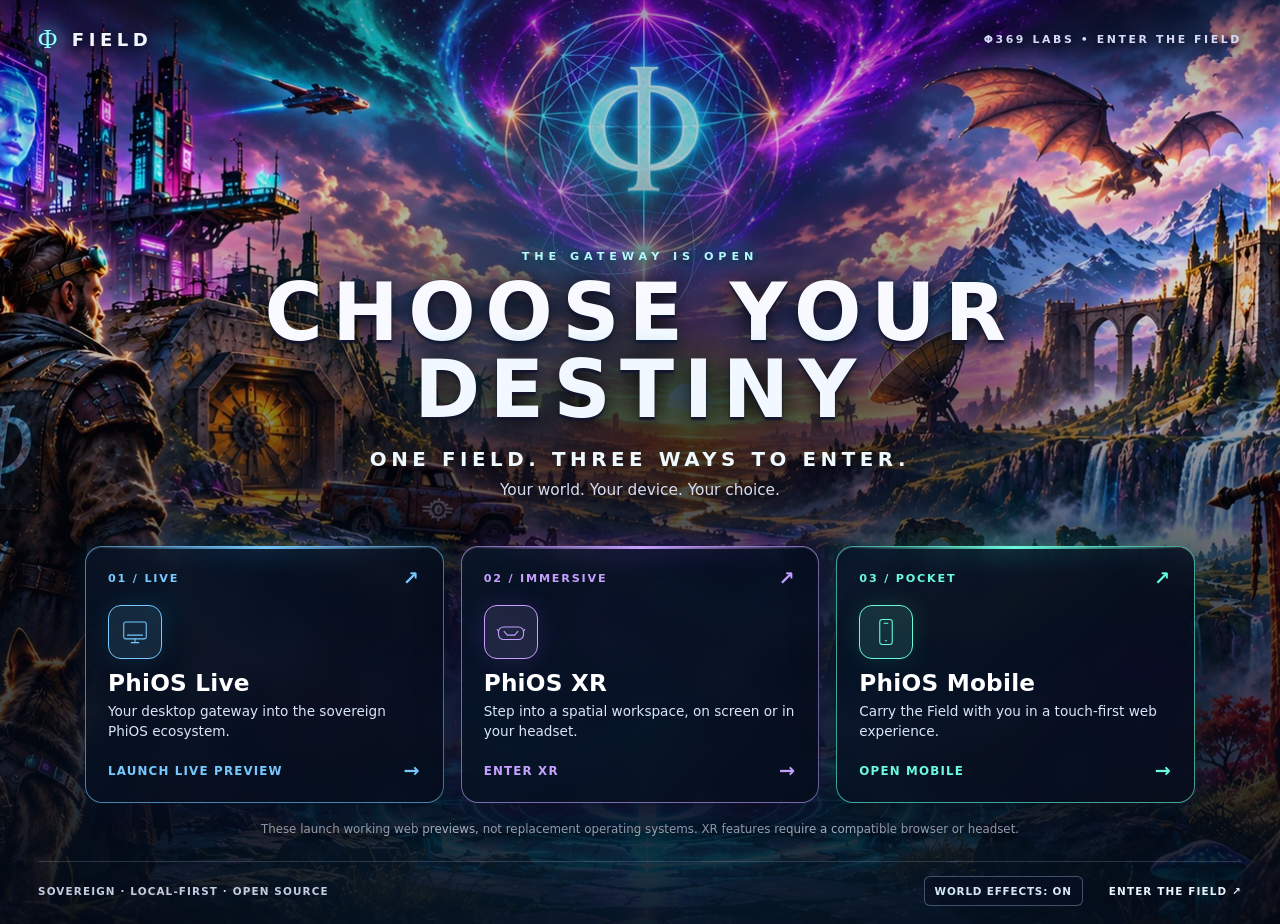
==== index.html @ ce2ce5e8 "feat(gateway): cinematic responsive destiny front door with offline release packaging" ====
<!doctype html>
<html lang="en">
<head>
  <meta charset="utf-8">
  <meta name="viewport" content="width=device-width,initial-scale=1,viewport-fit=cover">
  <meta name="theme-color" content="#080d1c">
  <meta name="description" content="Choose your destiny. Enter Φ Field through PhiOS Live, PhiOS XR, or PhiOS Mobile. One field. Three ways to enter.">
  <meta property="og:type" content="website">
  <meta property="og:title" content="Φ FIELD | Choose Your Destiny">
  <meta property="og:description" content="One field. Three ways to enter. Explore PhiOS Live, XR, and Mobile.">
  <meta property="og:url" content="https://phi-field.com/">
  <meta property="og:image" content="https://phi-field.com/phi-field-desktop-ui-ready.webp">
  <meta property="og:image:width" content="1672">
  <meta property="og:image:height" content="941">
  <meta name="color-scheme" content="dark">
  <link rel="canonical" href="https://phi-field.com/">
  <link rel="icon" type="image/svg+xml" href="favicon.svg">
  <link rel="manifest" href="site.webmanifest">
  <link rel="preload" as="image" href="phi-field-desktop-ui-ready.webp" media="(min-width: 721px)" fetchpriority="high">
  <link rel="preload" as="image" href="phi-field-mobile-full-world.webp" media="(max-width: 720px)" fetchpriority="high">
  <link rel="stylesheet" href="assets/styles.css">
  <script src="assets/app.js" defer></script>
  <title>Φ FIELD | Choose Your Destiny</title>
</head>
<body>
  <a class="skip-link" href="#destinies">Skip to destinations</a>
  <div class="gateway" id="top">
    <div class="world" aria-hidden="true">
      <div class="world__image"></div>
      <div class="world__veil"></div>
      <div class="world__aurora"></div>
      <div class="world__haze"></div>
      <div class="world__halo"></div>
      <div class="world__star world__star--one"></div>
      <div class="world__star world__star--two"></div>
      <div class="world__star world__star--three"></div>
      <div class="world__star world__star--four"></div>
      <div class="world__star world__star--five"></div>
    </div>

    <header class="masthead">
      <a class="brand" href="/" aria-label="Phi Field home"><span class="brand__mark" aria-hidden="true">Φ</span><span>FIELD</span></a>
      <span class="masthead__eyebrow">Φ369 LABS <span aria-hidden="true">•</span> ENTER THE FIELD</span>
    </header>

    <main class="main">
      <div class="intro">
        <p class="intro__eyebrow">THE GATEWAY IS OPEN</p>
        <h1>CHOOSE YOUR<br><span>DESTINY</span></h1>
        <p class="intro__subhead">ONE FIELD. THREE WAYS TO ENTER.</p>
        <p class="intro__caption">Your world. Your device. Your choice.</p>
      </div>

      <nav class="destinies" id="destinies" aria-label="Choose your PhiOS experience">
        <a class="destiny destiny--live" href="https://michaelwave369.github.io/PhiOS/" data-destination="live" aria-label="PhiOS Live: launch the browser preview">
          <span class="destiny__topline"><span class="destiny__code">01 / LIVE</span><span class="destiny__arrow" aria-hidden="true">↗</span></span>
          <span class="destiny__icon" aria-hidden="true"><svg viewBox="0 0 48 48"><rect x="6" y="8" width="36" height="27" rx="3"/><path d="M18 41h12M24 35v6M12 29h24"/></svg></span>
          <span class="destiny__title">PhiOS Live</span>
          <span class="destiny__desc">Your desktop gateway into the sovereign PhiOS ecosystem.</span>
          <span class="destiny__cta">LAUNCH LIVE PREVIEW <span aria-hidden="true">→</span></span>
        </a>
        <a class="destiny destiny--xr" href="https://michaelwave369.github.io/PhiOS-XR/" data-destination="xr" aria-label="PhiOS XR: enter the WebXR portal">
          <span class="destiny__topline"><span class="destiny__code">02 / IMMERSIVE</span><span class="destiny__arrow" aria-hidden="true">↗</span></span>
          <span class="destiny__icon" aria-hidden="true"><svg viewBox="0 0 48 48"><rect x="4" y="16" width="40" height="20" rx="8"/><path d="M4 23 2 20M44 23l2-3M13 23l5 6m17-6-5 6M18 29h12"/></svg></span>
          <span class="destiny__title">PhiOS XR</span>
          <span class="destiny__desc">Step into a spatial workspace, on screen or in your headset.</span>
          <span class="destiny__cta">ENTER XR <span aria-hidden="true">→</span></span>
        </a>
        <a class="destiny destiny--mobile" href="https://michaelwave369.github.io/PhiOS-Mobile/" data-destination="mobile" aria-label="PhiOS Mobile: open the touch-first browser shell">
          <span class="destiny__topline"><span class="destiny__code">03 / POCKET</span><span class="destiny__arrow" aria-hidden="true">↗</span></span>
          <span class="destiny__icon" aria-hidden="true"><svg viewBox="0 0 48 48"><rect x="14" y="4" width="20" height="40" rx="4"/><path d="M21 10h6m-4 28h2"/></svg></span>
          <span class="destiny__title">PhiOS Mobile</span>
          <span class="destiny__desc">Carry the Field with you in a touch-first web experience.</span>
          <span class="destiny__cta">OPEN MOBILE <span aria-hidden="true">→</span></span>
        </a>
      </nav>
      <p class="boundary">These launch working web previews, not replacement operating systems. XR features require a compatible browser or headset.</p>
    </main>

    <footer class="footer">
      <span>SOVEREIGN <span aria-hidden="true">·</span> LOCAL-FIRST <span aria-hidden="true">·</span> OPEN SOURCE</span>
      <div class="footer__right">
        <button class="motion-toggle" type="button" aria-pressed="true" aria-label="Turn off background animation">WORLD EFFECTS: ON</button>
        <a href="https://www.enterthefield.org/">ENTER THE FIELD <span aria-hidden="true">↗</span></a>
      </div>
    </footer>
  </div>
</body>
</html>
---- assets/styles.css ----
:root{color-scheme:dark;--deep:#070a15;--text:#f4f6ff;--muted:#d2ddf4;--blue:#60deff;--violet:#d1a0ff;--mint:#65f5cf}
*{box-sizing:border-box}html{min-height:100%;scroll-behavior:smooth}body{margin:0;background:#060915;color:var(--text);font-family:system-ui,-apple-system,"Segoe UI",Arial,sans-serif;-webkit-font-smoothing:antialiased}a{color:inherit}button{font:inherit}.skip-link{position:fixed;top:12px;left:12px;z-index:1000;padding:.8rem 1rem;background:#fff;color:#111;transform:translateY(-160%)}.skip-link:focus{transform:translateY(0)}
.gateway{position:relative;isolation:isolate;min-height:100vh;min-height:100svh;display:flex;flex-direction:column;overflow:hidden;background:#071020}
.world{position:absolute;z-index:-1;inset:0;pointer-events:none;overflow:hidden;user-select:none}.world__image{position:absolute;inset:0;background-image:url('../phi-field-desktop-ui-ready.webp');background-position:50% 50%;background-size:cover;transform:scale(1.022);animation:world-breathe 32s ease-in-out infinite alternate}.world__veil{position:absolute;inset:0;background:linear-gradient(180deg,rgba(4,7,19,.42) 0%,rgba(5,9,21,.03) 17%,rgba(7,8,20,.14) 37%,rgba(4,7,17,.52) 64%,rgba(3,6,17,.94) 100%),radial-gradient(ellipse 44% 35% at 50% 39%,rgba(2,5,18,.69),transparent 88%)}.world__aurora{position:absolute;inset:-5%;mix-blend-mode:screen;background:radial-gradient(ellipse 34% 24% at 48% 7%,rgba(135,45,238,.22),transparent 80%),radial-gradient(ellipse 32% 25% at 43% 28%,rgba(17,213,239,.13),transparent 80%);animation:aurora-drift 19s ease-in-out infinite alternate}.world__haze{position:absolute;inset:62% -20% -20%;background:radial-gradient(ellipse at 50% 48%,rgba(38,194,255,.12),transparent 64%);filter:blur(24px);animation:world-breathe 17s ease-in-out infinite alternate}.world__halo{position:absolute;left:50%;top:10%;width:clamp(160px,20vw,325px);aspect-ratio:1;background:url('../phi-field-animated-halo.svg') center/contain no-repeat;transform:translateX(-50%);opacity:.55;mix-blend-mode:screen}.world__star{position:absolute;width:3px;height:3px;border-radius:50%;background:#adfaff;box-shadow:0 0 12px 3px #32d1ffc0;opacity:0;animation:spark-float 9s ease-in-out infinite}.world__star--one{left:14%;top:28%;animation-delay:-2s}.world__star--two{left:74%;top:12%;animation-delay:-5s}.world__star--three{left:58%;top:55%;animation-delay:-7s}.world__star--four{left:85%;top:44%;animation-delay:-1s}.world__star--five{left:32%;top:60%;animation-delay:-4s}
.masthead,.footer{display:flex;align-items:center;justify-content:space-between;gap:20px;width:min(1360px,calc(100% - 76px));margin:0 auto}.masthead{padding:26px 0 0;position:relative;z-index:2}.brand{display:inline-flex;align-items:center;gap:10px;text-decoration:none;font-size:1.13rem;font-weight:850;letter-spacing:.25em;text-shadow:0 2px 12px #05050b}.brand__mark{font-family:Georgia,serif;color:#8bffff;font-size:1.65rem;line-height:1;font-weight:400;filter:drop-shadow(0 0 10px #45e9ff)}.masthead__eyebrow{font-size:.68rem;color:#d5dafa;letter-spacing:.24em;font-weight:700;text-shadow:0 2px 12px #000}
.main{width:min(1110px,calc(100% - 56px));margin:0 auto;flex:1;display:flex;flex-direction:column;justify-content:flex-end;position:relative;z-index:2;padding:clamp(180px,22vh,270px) 0 22px}.intro{text-align:center;margin:0 auto clamp(35px,5.2vh,64px)}.intro__eyebrow{font-size:clamp(.7rem,.83vw,.89rem);letter-spacing:.44em;font-weight:800;color:#b6fbff;text-shadow:0 0 20px #0af4ff,0 2px 10px #000;margin:0 0 12px}.intro h1{font-size:clamp(3rem,6.2vw,6.4rem);line-height:.96;letter-spacing:.12em;font-weight:900;margin:0;color:#f9faff;text-shadow:0 3px 2px #13152d,0 4px 24px #000,0 0 68px #07cffc44}.intro h1 span{color:#f2f8ff;text-shadow:0 3px 2px #13152d,0 4px 24px #000,0 0 55px #13cbff66}.intro__subhead{font-size:clamp(.86rem,1.55vw,1.3rem);letter-spacing:.23em;font-weight:800;margin:20px 0 0;color:#effaff;text-shadow:0 2px 20px #000}.intro__caption{font-size:clamp(.8rem,1.2vw,1rem);color:#d8ddf1;margin:10px 0 0;text-shadow:0 2px 12px #000}
.destinies{display:grid;grid-template-columns:repeat(3,minmax(0,1fr));gap:17px}.destiny{--accent:#77c9ff;--glow:#1f99e2;position:relative;min-width:0;min-height:254px;padding:20px 22px 20px;border:1px solid color-mix(in srgb,var(--accent) 62%,transparent);border-radius:17px;display:flex;flex-direction:column;align-items:flex-start;gap:0;text-decoration:none;background:linear-gradient(135deg,rgba(7,21,40,.81),rgba(6,12,28,.87) 78%);box-shadow:0 18px 40px #050313b8,inset 0 1px #ffffff20,0 0 30px color-mix(in srgb,var(--glow) 20%,transparent);backdrop-filter:blur(14px) saturate(1.25);-webkit-backdrop-filter:blur(14px) saturate(1.25);transition:transform .2s ease,border-color .2s ease,box-shadow .2s ease}.destiny:before{content:"";height:3px;position:absolute;inset:-1px 14px auto;background:linear-gradient(90deg,transparent,var(--accent),transparent);filter:drop-shadow(0 0 12px var(--glow))}.destiny--xr{--accent:#c6a0ff;--glow:#9b45fa}.destiny--mobile{--accent:#6afadd;--glow:#24dbaa}.destiny:hover,.destiny:focus-visible{transform:translateY(-8px);border-color:var(--accent);box-shadow:0 24px 44px #000c,0 0 28px color-mix(in srgb,var(--glow) 43%,transparent),inset 0 1px #ffffff29}.destiny__topline{display:flex;align-items:center;justify-content:space-between;width:100%;font-size:.7rem;letter-spacing:.16em;color:var(--accent);font-weight:800}.destiny__arrow{font-size:1.2rem}.destiny__icon{display:grid;place-items:center;width:54px;height:54px;border:1px solid var(--accent);border-radius:13px;margin:15px 0 10px;color:var(--accent);background:color-mix(in srgb,var(--accent) 12%,transparent);box-shadow:0 0 25px color-mix(in srgb,var(--glow) 16%,transparent)}.destiny__icon svg{width:30px;height:30px;fill:none;stroke:currentColor;stroke-width:1.7;stroke-linecap:round;stroke-linejoin:round}.destiny__title{font-size:1.45rem;font-weight:850;letter-spacing:.01em;color:#fff}.destiny__desc{font-size:.85rem;color:#d9e6fb;line-height:1.5;margin:5px 0 18px}.destiny__cta{font-size:.74rem;font-weight:850;letter-spacing:.1em;color:var(--accent);margin-top:auto;display:flex;justify-content:space-between;align-items:center;width:100%;gap:6px}.destiny__cta span{font-size:1.2rem}.boundary{max-width:830px;text-align:center;font-size:.74rem;line-height:1.55;color:#c4cde2;text-shadow:0 1px 8px #000;margin:17px auto 0}
.footer{border-top:1px solid #b8b9dd38;min-height:62px;padding:14px 0 18px;margin-top:auto;position:relative;z-index:2;font-size:.65rem;font-weight:700;letter-spacing:.11em;color:#c3cce2}.footer__right{display:flex;align-items:center;gap:26px}.footer__right a{text-decoration:none;color:#e8f5ff}.footer__right a:hover{text-decoration:underline;text-underline-offset:4px}.motion-toggle{padding:8px 10px;background:#070f22aa;border:1px solid #b4cdf958;color:#d5e8fa;border-radius:6px;font-size:.65rem;font-weight:800;letter-spacing:.08em;cursor:pointer}.motion-toggle:hover{border-color:#83ebff}
:focus-visible{outline:3px solid #ffef9d;outline-offset:5px}
@keyframes world-breathe{to{transform:scale(1.065)}}@keyframes aurora-drift{to{transform:translate3d(2%,-1%,0) scale(1.05);filter:hue-rotate(11deg)}}@keyframes spark-float{0%,100%{opacity:0;transform:translateY(9px)}30%,62%{opacity:.77}80%{transform:translateY(-20px)}}
html[data-motion="off"] .world__image,html[data-motion="off"] .world__aurora,html[data-motion="off"] .world__haze,html[data-motion="off"] .world__star{animation:none!important}html[data-motion="off"] .world__halo{display:none}html[data-motion="off"] .destiny{transition:none}html[data-motion="off"] .destiny:hover,html[data-motion="off"] .destiny:focus-visible{transform:none}
@media(min-width:1400px){.main{padding-top:clamp(220px,25vh,350px)}.intro{margin-bottom:clamp(35px,5vh,58px)}}
@media(max-width:900px){.destiny{min-height:245px;padding:16px}.destiny__title{font-size:1.3rem}.destiny__desc{font-size:.81rem}.main{width:min(960px,calc(100% - 40px))}.masthead,.footer{width:calc(100% - 40px)}}
@media(max-width:720px){.gateway{min-height:100svh}.world__image{background-image:url('../phi-field-mobile-full-world.webp');background-size:cover;background-position:center top;transform:none;animation:none}.world__veil{background:linear-gradient(180deg,rgba(4,6,20,.38) 0%,rgba(4,6,20,.1) 24%,rgba(4,7,18,.34) 41%,rgba(4,7,18,.8) 57%,#050916ed 100%)}.world__halo{top:7%;width:40vw;opacity:.28}.masthead{padding-top:19px}.brand{font-size:.95rem}.masthead__eyebrow{font-size:.53rem;letter-spacing:.12em;text-align:right}.main{padding-top:clamp(340px,45svh,740px);width:calc(100% - 32px)}.intro{margin-bottom:23px}.intro__eyebrow{font-size:.62rem;letter-spacing:.23em}.intro h1{font-size:clamp(2.5rem,9vw,4.2rem);letter-spacing:.075em}.intro__subhead{margin-top:11px;font-size:.76rem;letter-spacing:.1em}.intro__caption{font-size:.78rem;margin-top:6px}.destinies{grid-template-columns:1fr;gap:10px}.destiny{min-height:0;padding:13px 16px 12px;border-radius:13px;display:grid;grid-template-columns:50px 1fr;grid-template-rows:auto auto auto;column-gap:13px;align-items:center}.destiny__topline{grid-column:1/-1;font-size:.58rem;margin-bottom:4px}.destiny__icon{grid-row:2/4;grid-column:1;width:48px;height:48px;margin:0}.destiny__title{grid-row:2;grid-column:2;font-size:1.16rem}.destiny__desc{grid-row:3;grid-column:2;font-size:.76rem;line-height:1.35;margin:3px 0 0}.destiny__cta{grid-row:4;grid-column:2;margin-top:9px;font-size:.65rem}.boundary{font-size:.67rem;margin:16px 9px 0}.footer{padding:20px 0;flex-wrap:wrap;justify-content:center;text-align:center;gap:12px;letter-spacing:.065em}.footer__right{gap:12px;justify-content:center;flex-wrap:wrap}}
@media(max-width:360px){.brand{letter-spacing:.1em}.masthead__eyebrow{font-size:.47rem}.intro h1{font-size:2.38rem}}
@media(prefers-reduced-motion:reduce){html{scroll-behavior:auto}.world__image,.world__aurora,.world__haze,.world__star{animation:none!important}.world__halo{display:none}.destiny{transition:none!important}.destiny:hover,.destiny:focus-visible{transform:none!important}}
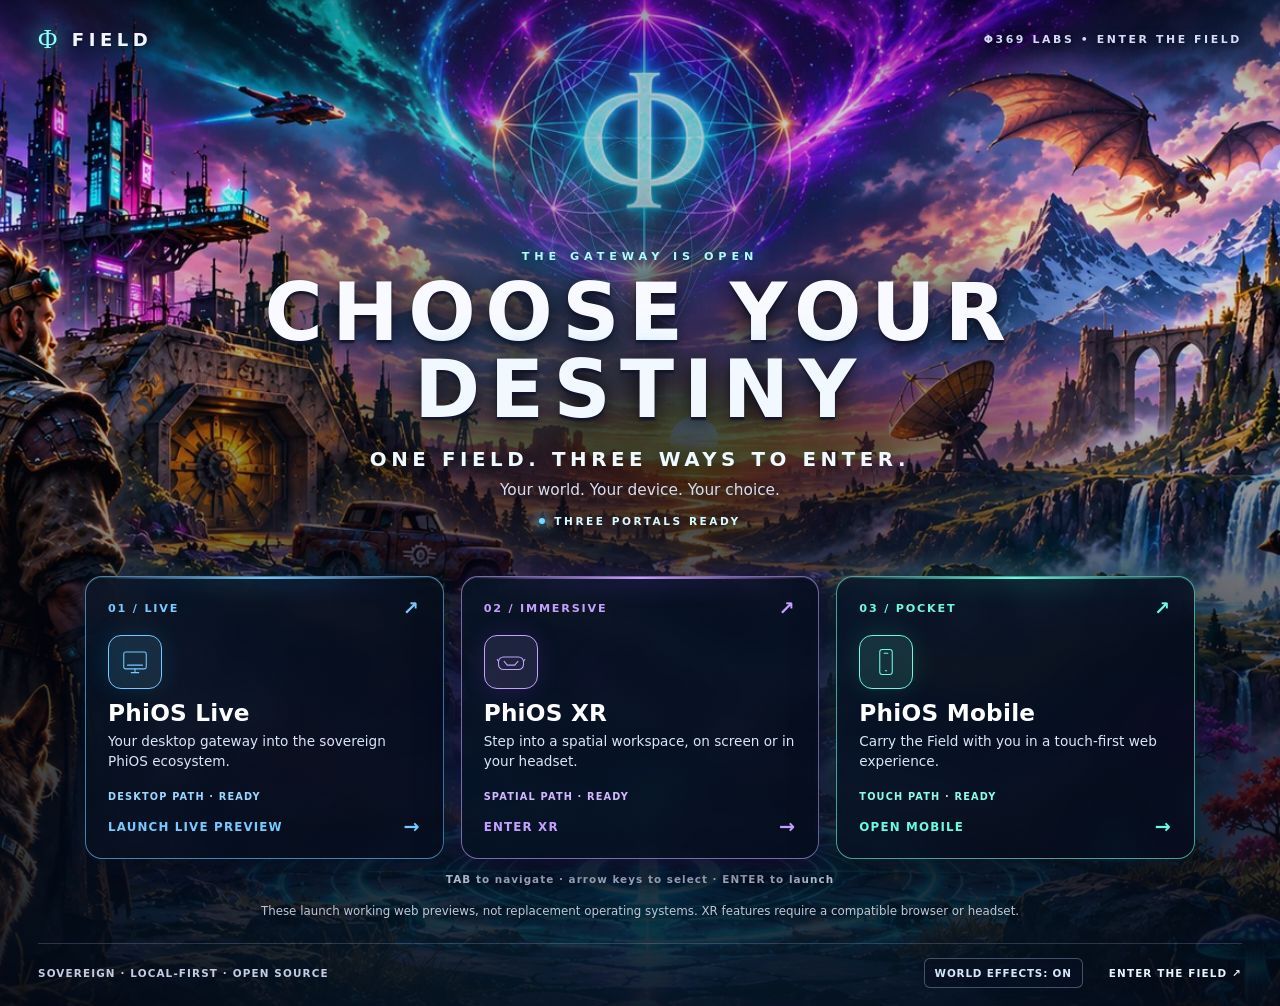
==== commit 5a540024: "Φ Field Rung 2: living portals and GitHub Pages preview gate" ====
--- a/index.html
+++ b/index.html
@@ -31,6 +31,10 @@
       <div class="world__aurora"></div>
       <div class="world__haze"></div>
       <div class="world__halo"></div>
+      <div class="world__reactive"></div>
+      <div class="world__signal world__signal--one"></div>
+      <div class="world__signal world__signal--two"></div>
+      <div class="world__signal world__signal--three"></div>
       <div class="world__star world__star--one"></div>
       <div class="world__star world__star--two"></div>
       <div class="world__star world__star--three"></div>
@@ -39,8 +43,9 @@
     </div>
 
     <header class="masthead">
-      <a class="brand" href="/" aria-label="Phi Field home"><span class="brand__mark" aria-hidden="true">Φ</span><span>FIELD</span></a>
+      <a class="brand" href="./" aria-label="Phi Field home"><span class="brand__mark" aria-hidden="true">Φ</span><span>FIELD</span></a>
       <span class="masthead__eyebrow">Φ369 LABS <span aria-hidden="true">•</span> ENTER THE FIELD</span>
+      <span class="preview-ribbon">GITHUB PAGES · PREVIEW</span>
     </header>
 
     <main class="main">
@@ -49,6 +54,7 @@
         <h1>CHOOSE YOUR<br><span>DESTINY</span></h1>
         <p class="intro__subhead">ONE FIELD. THREE WAYS TO ENTER.</p>
         <p class="intro__caption">Your world. Your device. Your choice.</p>
+        <p class="intro__selection" aria-hidden="true"><span class="intro__selection-dot"></span><span class="intro__selection-text">THREE PORTALS READY</span></p>
       </div>
 
       <nav class="destinies" id="destinies" aria-label="Choose your PhiOS experience">
@@ -57,6 +63,7 @@
           <span class="destiny__icon" aria-hidden="true"><svg viewBox="0 0 48 48"><rect x="6" y="8" width="36" height="27" rx="3"/><path d="M18 41h12M24 35v6M12 29h24"/></svg></span>
           <span class="destiny__title">PhiOS Live</span>
           <span class="destiny__desc">Your desktop gateway into the sovereign PhiOS ecosystem.</span>
+          <span class="destiny__signal" aria-hidden="true">DESKTOP PATH · READY</span>
           <span class="destiny__cta">LAUNCH LIVE PREVIEW <span aria-hidden="true">→</span></span>
         </a>
         <a class="destiny destiny--xr" href="https://michaelwave369.github.io/PhiOS-XR/" data-destination="xr" aria-label="PhiOS XR: enter the WebXR portal">
@@ -64,6 +71,7 @@
           <span class="destiny__icon" aria-hidden="true"><svg viewBox="0 0 48 48"><rect x="4" y="16" width="40" height="20" rx="8"/><path d="M4 23 2 20M44 23l2-3M13 23l5 6m17-6-5 6M18 29h12"/></svg></span>
           <span class="destiny__title">PhiOS XR</span>
           <span class="destiny__desc">Step into a spatial workspace, on screen or in your headset.</span>
+          <span class="destiny__signal" aria-hidden="true">SPATIAL PATH · READY</span>
           <span class="destiny__cta">ENTER XR <span aria-hidden="true">→</span></span>
         </a>
         <a class="destiny destiny--mobile" href="https://michaelwave369.github.io/PhiOS-Mobile/" data-destination="mobile" aria-label="PhiOS Mobile: open the touch-first browser shell">
@@ -71,11 +79,20 @@
           <span class="destiny__icon" aria-hidden="true"><svg viewBox="0 0 48 48"><rect x="14" y="4" width="20" height="40" rx="4"/><path d="M21 10h6m-4 28h2"/></svg></span>
           <span class="destiny__title">PhiOS Mobile</span>
           <span class="destiny__desc">Carry the Field with you in a touch-first web experience.</span>
+          <span class="destiny__signal" aria-hidden="true">TOUCH PATH · READY</span>
           <span class="destiny__cta">OPEN MOBILE <span aria-hidden="true">→</span></span>
         </a>
       </nav>
+      <p class="nav-hint">TAB to navigate <span aria-hidden="true">·</span> arrow keys to select <span aria-hidden="true">·</span> ENTER to launch</p>
       <p class="boundary">These launch working web previews, not replacement operating systems. XR features require a compatible browser or headset.</p>
     </main>
+
+    <div class="portal-transition" hidden role="status" aria-live="polite" aria-atomic="true">
+      <span class="portal-transition__ring" aria-hidden="true">Φ</span>
+      <span class="portal-transition__eyebrow">ENTERING THE FIELD</span>
+      <strong class="portal-transition__name">PhiOS</strong>
+      <span class="portal-transition__note">Opening the selected web experience…</span>
+    </div>
 
     <footer class="footer">
       <span>SOVEREIGN <span aria-hidden="true">·</span> LOCAL-FIRST <span aria-hidden="true">·</span> OPEN SOURCE</span>
--- a/assets/styles.css
+++ b/assets/styles.css
@@ -14,3 +14,47 @@
 @media(max-width:720px){.gateway{min-height:100svh}.world__image{background-image:url('../phi-field-mobile-full-world.webp');background-size:cover;background-position:center top;transform:none;animation:none}.world__veil{background:linear-gradient(180deg,rgba(4,6,20,.38) 0%,rgba(4,6,20,.1) 24%,rgba(4,7,18,.34) 41%,rgba(4,7,18,.8) 57%,#050916ed 100%)}.world__halo{top:7%;width:40vw;opacity:.28}.masthead{padding-top:19px}.brand{font-size:.95rem}.masthead__eyebrow{font-size:.53rem;letter-spacing:.12em;text-align:right}.main{padding-top:clamp(340px,45svh,740px);width:calc(100% - 32px)}.intro{margin-bottom:23px}.intro__eyebrow{font-size:.62rem;letter-spacing:.23em}.intro h1{font-size:clamp(2.5rem,9vw,4.2rem);letter-spacing:.075em}.intro__subhead{margin-top:11px;font-size:.76rem;letter-spacing:.1em}.intro__caption{font-size:.78rem;margin-top:6px}.destinies{grid-template-columns:1fr;gap:10px}.destiny{min-height:0;padding:13px 16px 12px;border-radius:13px;display:grid;grid-template-columns:50px 1fr;grid-template-rows:auto auto auto;column-gap:13px;align-items:center}.destiny__topline{grid-column:1/-1;font-size:.58rem;margin-bottom:4px}.destiny__icon{grid-row:2/4;grid-column:1;width:48px;height:48px;margin:0}.destiny__title{grid-row:2;grid-column:2;font-size:1.16rem}.destiny__desc{grid-row:3;grid-column:2;font-size:.76rem;line-height:1.35;margin:3px 0 0}.destiny__cta{grid-row:4;grid-column:2;margin-top:9px;font-size:.65rem}.boundary{font-size:.67rem;margin:16px 9px 0}.footer{padding:20px 0;flex-wrap:wrap;justify-content:center;text-align:center;gap:12px;letter-spacing:.065em}.footer__right{gap:12px;justify-content:center;flex-wrap:wrap}}
 @media(max-width:360px){.brand{letter-spacing:.1em}.masthead__eyebrow{font-size:.47rem}.intro h1{font-size:2.38rem}}
 @media(prefers-reduced-motion:reduce){html{scroll-behavior:auto}.world__image,.world__aurora,.world__haze,.world__star{animation:none!important}.world__halo{display:none}.destiny{transition:none!important}.destiny:hover,.destiny:focus-visible{transform:none!important}}
+
+/* Rung 2: selected-world response, cinematic handoff, and keyboard guidance. */
+.gateway{--portal-accent:#72dfff}
+.gateway[data-portal="live"]{--portal-accent:#77c9ff}
+.gateway[data-portal="xr"]{--portal-accent:#c6a0ff}
+.gateway[data-portal="mobile"]{--portal-accent:#6afadd}
+.world__reactive{position:absolute;inset:0;opacity:0;pointer-events:none;transition:opacity .45s ease;background:radial-gradient(ellipse 37% 26% at 50% 56%,color-mix(in srgb,var(--portal-accent) 30%,transparent),transparent 88%),linear-gradient(180deg,transparent 52%,color-mix(in srgb,var(--portal-accent) 8%,transparent))}
+.gateway[data-portal="live"] .world__reactive,.gateway[data-portal="xr"] .world__reactive,.gateway[data-portal="mobile"] .world__reactive{opacity:1}
+.world__signal{position:absolute;width:5px;height:5px;pointer-events:none;border-radius:50%;background:#d8fbff;box-shadow:0 0 10px 4px #89eaff8c;opacity:0;animation:signal-drift 13s ease-in-out infinite}
+.world__signal--one{left:21%;top:44%;animation-delay:-2s}.world__signal--two{left:72%;top:36%;animation-delay:-6s}.world__signal--three{left:49%;top:58%;animation-delay:-10s}
+.intro__selection{display:flex;align-items:center;justify-content:center;gap:9px;margin:15px 0 0;font-weight:800;font-size:.66rem;letter-spacing:.24em;color:#d6faff;text-shadow:0 2px 14px #000;min-height:15px}
+.intro__selection-dot{width:6px;height:6px;border-radius:50%;background:var(--portal-accent);box-shadow:0 0 12px 3px color-mix(in srgb,var(--portal-accent) 60%,transparent);transition:background .2s}
+.destiny{overflow:hidden;isolation:isolate}.destiny:after{content:"";position:absolute;inset:0 100% 0 -110%;background:linear-gradient(112deg,transparent 30%,color-mix(in srgb,var(--accent) 12%,transparent) 50%,transparent 70%);opacity:0;pointer-events:none;transform:skewX(-8deg);transition:opacity .25s}
+.destiny:hover:after,.destiny:focus-visible:after{inset:0 -110% 0 0;opacity:1;animation:card-sheen .7s ease-out both}
+.destiny__signal{display:block;align-self:start;margin-top:2px;margin-bottom:13px;color:color-mix(in srgb,var(--accent) 75%,white);font-size:.61rem;letter-spacing:.12em;font-weight:800}
+.destiny:hover .destiny__icon,.destiny:focus-visible .destiny__icon{box-shadow:0 0 35px color-mix(in srgb,var(--glow) 52%,transparent);transform:scale(1.06)}
+.destiny__icon{transition:transform .2s ease,box-shadow .2s ease}
+.nav-hint{margin:14px auto 0;max-width:850px;text-align:center;color:#d7e8ff;font-size:.65rem;letter-spacing:.1em;font-weight:700;text-shadow:0 1px 8px #000}
+.portal-transition[hidden]{display:none!important}
+.portal-transition{position:fixed;z-index:999;inset:0;background:radial-gradient(circle at 50% 45%,color-mix(in srgb,var(--portal-accent) 23%,transparent),transparent 44%),#060c1bf5;display:flex;flex-direction:column;align-items:center;justify-content:center;gap:14px;text-align:center;padding:24px;opacity:0;pointer-events:none;transition:opacity .28s ease;color:#f5faff}
+.portal-transition[data-destination="live"]{--portal-accent:#77c9ff}.portal-transition[data-destination="xr"]{--portal-accent:#c6a0ff}.portal-transition[data-destination="mobile"]{--portal-accent:#6afadd}
+.portal-transition.is-active{opacity:1;pointer-events:auto}
+.portal-transition__ring{width:125px;height:125px;display:grid;place-items:center;border:1px solid var(--portal-accent);border-radius:50%;font:normal 5rem/1 Georgia,serif;color:var(--portal-accent);box-shadow:0 0 45px color-mix(in srgb,var(--portal-accent) 40%,transparent),inset 0 0 45px color-mix(in srgb,var(--portal-accent) 18%,transparent);animation:gate-pulse .7s ease-in-out infinite alternate}
+.portal-transition__eyebrow{font-size:.75rem;font-weight:850;letter-spacing:.28em;color:var(--portal-accent)}
+.portal-transition__name{font-size:clamp(2rem,5vw,3.2rem);letter-spacing:.08em}
+.portal-transition__note{font-size:.83rem;color:#dae6f4}
+@keyframes signal-drift{0%,100%{opacity:0;transform:translateY(24px)}35%,65%{opacity:.7}85%{transform:translateY(-32px)}}
+@keyframes card-sheen{from{transform:translateX(-100%) skewX(-8deg)}to{transform:translateX(200%) skewX(-8deg)}}
+@keyframes gate-pulse{to{transform:scale(1.12);box-shadow:0 0 80px color-mix(in srgb,var(--portal-accent) 65%,transparent)}}
+html[data-motion="off"] .world__signal{animation:none!important;opacity:0}
+html[data-motion="off"] .world__reactive{transition:none!important}
+html[data-motion="off"] .destiny:after{animation:none!important;display:none}
+html[data-motion="off"] .destiny__icon{transition:none!important}
+html[data-motion="off"] .destiny:hover .destiny__icon,html[data-motion="off"] .destiny:focus-visible .destiny__icon{transform:none}
+html[data-motion="off"] .portal-transition{transition:none!important}
+@media(max-width:720px){.intro__selection{font-size:.57rem;margin-top:11px}.destiny__signal{grid-row:4;grid-column:2;margin-top:5px;margin-bottom:4px;font-size:.55rem}.destiny__cta{grid-row:5;grid-column:2;margin-top:6px}.nav-hint{font-size:.58rem;margin:12px auto 0}.world__signal{display:none}}
+@media(max-width:420px){.intro__selection{letter-spacing:.1em}.nav-hint{letter-spacing:0}}
+@media(prefers-reduced-motion:reduce){.world__signal,.destiny:after{animation:none!important;display:none!important}.world__reactive,.destiny__icon,.portal-transition{transition:none!important}.portal-transition__ring{animation:none!important}}
+
+.motion-toggle:disabled{opacity:.72;cursor:not-allowed}
+
+.preview-ribbon{display:none;position:absolute;right:0;top:62px;font-size:.6rem;letter-spacing:.12em;border:1px solid #8bc8ff66;border-radius:999px;background:#041327b3;padding:7px 10px;color:#caf3ff;text-shadow:0 2px 8px #000;font-weight:800}
+html[data-preview="true"] .preview-ribbon{display:inline-flex}
+@media(max-width:720px){.preview-ribbon{top:53px;font-size:.5rem;padding:5px 7px}}
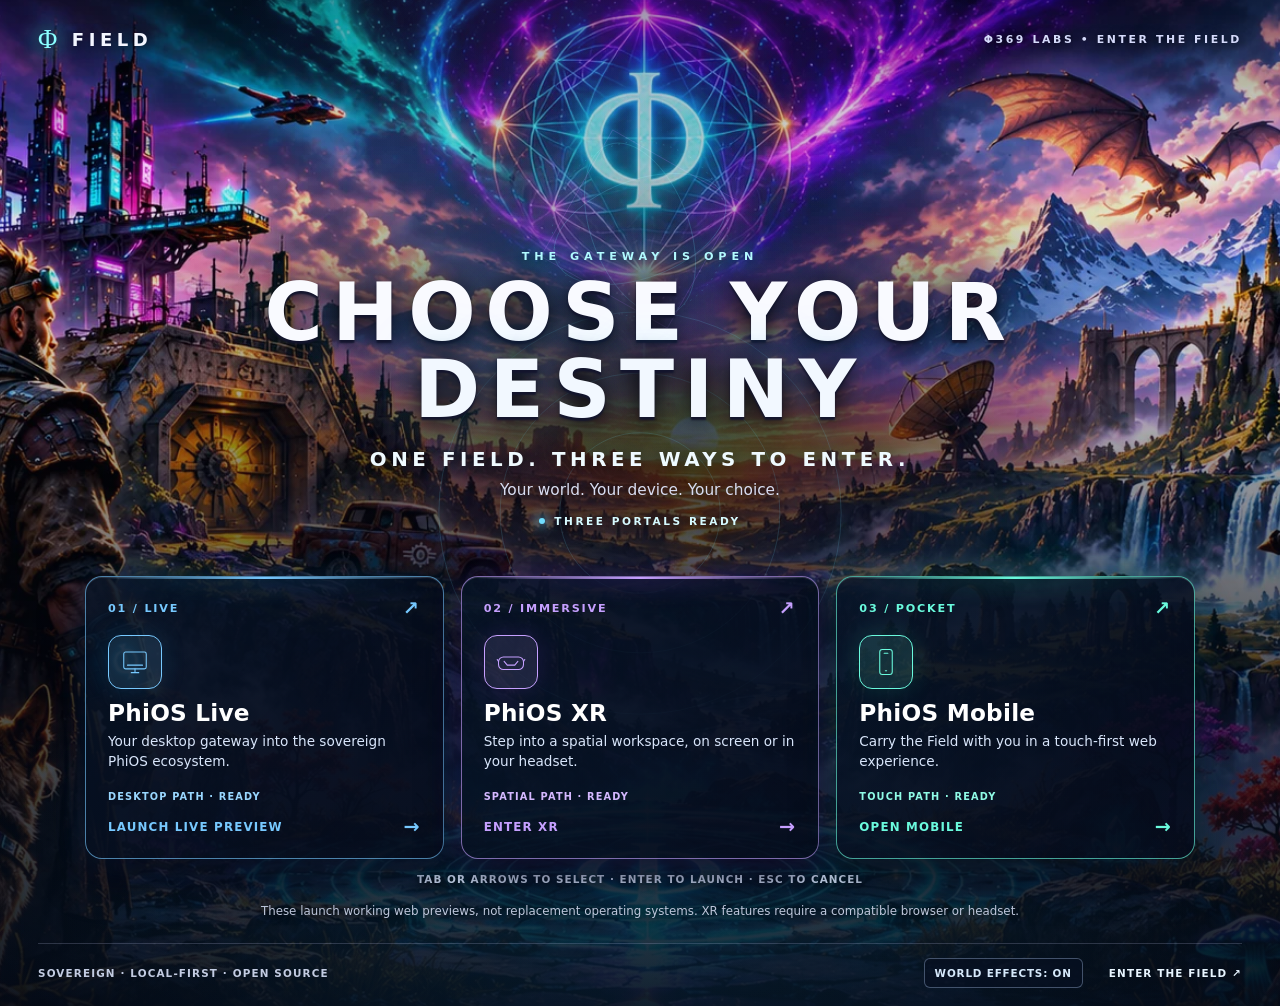
==== commit 7005750a: "feat: Rung 3 living portal response, controller navigation and Chromium acceptance" ====
--- a/index.html
+++ b/index.html
@@ -20,6 +20,7 @@
   <link rel="preload" as="image" href="phi-field-mobile-full-world.webp" media="(max-width: 720px)" fetchpriority="high">
   <link rel="stylesheet" href="assets/styles.css">
   <script src="assets/app.js" defer></script>
+  <script src="assets/world.js" defer></script>
   <title>Φ FIELD | Choose Your Destiny</title>
 </head>
 <body>
@@ -32,6 +33,9 @@
       <div class="world__haze"></div>
       <div class="world__halo"></div>
       <div class="world__reactive"></div>
+      <div class="world__gate-beam"></div>
+      <div class="world__gate-rings"></div>
+      <div class="world__cursor-glow"></div>
       <div class="world__signal world__signal--one"></div>
       <div class="world__signal world__signal--two"></div>
       <div class="world__signal world__signal--three"></div>
@@ -83,7 +87,7 @@
           <span class="destiny__cta">OPEN MOBILE <span aria-hidden="true">→</span></span>
         </a>
       </nav>
-      <p class="nav-hint">TAB to navigate <span aria-hidden="true">·</span> arrow keys to select <span aria-hidden="true">·</span> ENTER to launch</p>
+      <p class="nav-hint" data-control-hint>TAB to navigate <span aria-hidden="true">·</span> arrow keys to select <span aria-hidden="true">·</span> ENTER to launch</p>
       <p class="boundary">These launch working web previews, not replacement operating systems. XR features require a compatible browser or headset.</p>
     </main>
 
@@ -92,6 +96,7 @@
       <span class="portal-transition__eyebrow">ENTERING THE FIELD</span>
       <strong class="portal-transition__name">PhiOS</strong>
       <span class="portal-transition__note">Opening the selected web experience…</span>
+      <button type="button" class="portal-transition__cancel">CANCEL LAUNCH</button>
     </div>
 
     <footer class="footer">
--- a/assets/styles.css
+++ b/assets/styles.css
@@ -58,3 +58,34 @@
 .preview-ribbon{display:none;position:absolute;right:0;top:62px;font-size:.6rem;letter-spacing:.12em;border:1px solid #8bc8ff66;border-radius:999px;background:#041327b3;padding:7px 10px;color:#caf3ff;text-shadow:0 2px 8px #000;font-weight:800}
 html[data-preview="true"] .preview-ribbon{display:inline-flex}
 @media(max-width:720px){.preview-ribbon{top:53px;font-size:.5rem;padding:5px 7px}}
+
+
+/* Rung 3: low-cost scene response. Layers are decorative and never receive input. */
+.gateway{--field-shift-x:0px;--field-shift-y:0px;--field-pointer-x:50%;--field-pointer-y:54%}
+.world__gate-beam{position:absolute;inset:17% 0 20%;opacity:0;pointer-events:none;
+  background:radial-gradient(ellipse 20% 48% at 50% 64%,color-mix(in srgb,var(--portal-accent) 27%,transparent),transparent 76%);
+  filter:blur(10px);transition:opacity .4s ease}
+.world__gate-rings{position:absolute;left:50%;top:51%;width:min(43vw,480px);aspect-ratio:1;border-radius:50%;
+  border:1px solid color-mix(in srgb,var(--portal-accent) 60%,transparent);opacity:0;
+  box-shadow:inset 0 0 35px color-mix(in srgb,var(--portal-accent) 20%,transparent),0 0 34px color-mix(in srgb,var(--portal-accent) 26%,transparent);
+  transform:translate(-50%,-50%) scale(.84);transition:opacity .45s ease,transform .55s ease}
+.world__gate-rings::before,.world__gate-rings::after{content:"";position:absolute;inset:15%;border-radius:50%;border:1px solid color-mix(in srgb,var(--portal-accent) 50%,transparent)}
+.world__gate-rings::after{inset:30%}
+.gateway[data-portal="live"] .world__gate-beam,.gateway[data-portal="xr"] .world__gate-beam,.gateway[data-portal="mobile"] .world__gate-beam,
+.gateway[data-portal="live"] .world__gate-rings,.gateway[data-portal="xr"] .world__gate-rings,.gateway[data-portal="mobile"] .world__gate-rings{opacity:.62}
+.gateway[data-portal="live"] .world__gate-rings,.gateway[data-portal="xr"] .world__gate-rings,.gateway[data-portal="mobile"] .world__gate-rings{transform:translate(-50%,-50%) scale(1)}
+.world__cursor-glow{position:absolute;inset:0;pointer-events:none;opacity:.2;
+  background:radial-gradient(ellipse 18% 24% at var(--field-pointer-x) var(--field-pointer-y),color-mix(in srgb,var(--portal-accent) 32%,transparent),transparent 85%);
+  transition:opacity .2s ease}
+.world__image{translate:var(--field-shift-x) var(--field-shift-y);will-change:auto}
+.portal-transition__cancel{margin-top:14px;border:1px solid #b1cbec7a;border-radius:999px;background:#101c37;color:#e8f4ff;padding:10px 20px;font-size:.73rem;letter-spacing:.12em;font-weight:800;cursor:pointer}
+.portal-transition__cancel:hover,.portal-transition__cancel:focus-visible{border-color:var(--portal-accent);color:#fff}
+html[data-quality="lite"] .world__cursor-glow,html[data-quality="lite"] .world__gate-beam{display:none}
+html[data-quality="lite"] .world__gate-rings{filter:none;opacity:.35}
+html[data-quality="lite"] .destiny{backdrop-filter:none;-webkit-backdrop-filter:none}
+html[data-quality="lite"] .world__aurora,html[data-quality="lite"] .world__haze,html[data-quality="lite"] .world__signal{animation:none;filter:none}
+html[data-quality="lite"] .world__star{display:none}
+html[data-motion="off"] .world__cursor-glow,html[data-motion="off"] .world__gate-beam{display:none}
+html[data-motion="off"] .world__gate-rings{transition:none;transform:translate(-50%,-50%) scale(1)}
+@media(max-width:720px){.world__gate-beam,.world__cursor-glow{display:none}.world__gate-rings{width:min(62vw,340px);top:24%}}
+@media(prefers-reduced-motion:reduce){.world__cursor-glow,.world__gate-beam{display:none!important}.world__gate-rings{transition:none!important;transform:translate(-50%,-50%) scale(1)}}
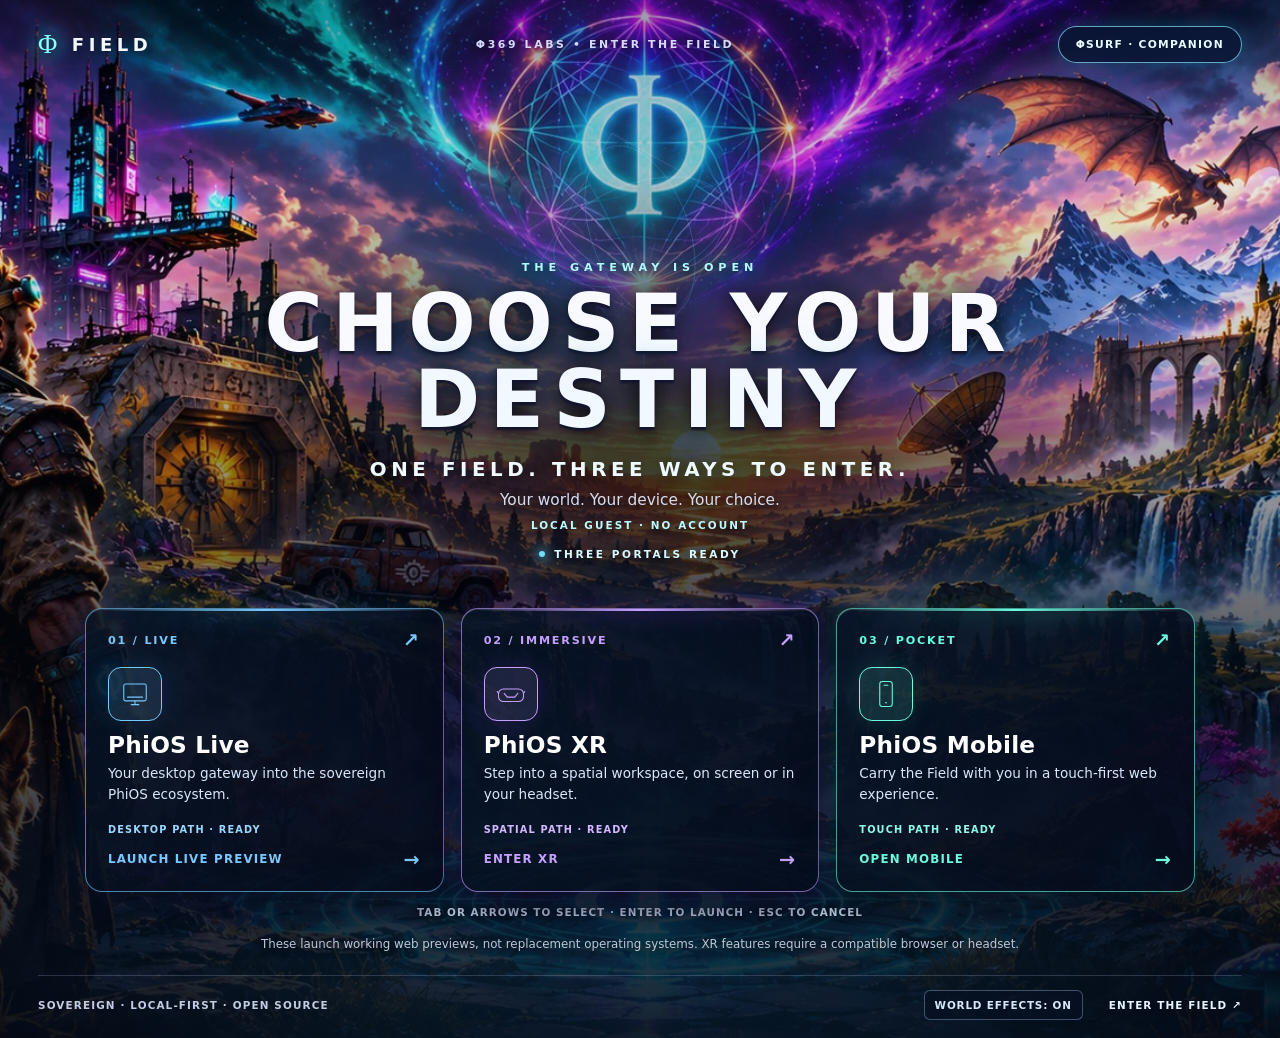
==== commit f6f06306: "feat: integrate Field Companion index.html" ====
--- a/index.html
+++ b/index.html
@@ -19,8 +19,10 @@
   <link rel="preload" as="image" href="phi-field-desktop-ui-ready.webp" media="(min-width: 721px)" fetchpriority="high">
   <link rel="preload" as="image" href="phi-field-mobile-full-world.webp" media="(max-width: 720px)" fetchpriority="high">
   <link rel="stylesheet" href="assets/styles.css">
+  <link rel="stylesheet" href="assets/field-companion.css">
   <script src="assets/app.js" defer></script>
   <script src="assets/world.js" defer></script>
+  <script src="assets/field-companion.js" defer></script>
   <title>Φ FIELD | Choose Your Destiny</title>
 </head>
 <body>
@@ -49,6 +51,7 @@
     <header class="masthead">
       <a class="brand" href="./" aria-label="Phi Field home"><span class="brand__mark" aria-hidden="true">Φ</span><span>FIELD</span></a>
       <span class="masthead__eyebrow">Φ369 LABS <span aria-hidden="true">•</span> ENTER THE FIELD</span>
+      <button type="button" class="field-open" hidden aria-haspopup="dialog" aria-controls="field-companion" aria-expanded="false">ΦSURF · COMPANION</button>
       <span class="preview-ribbon">GITHUB PAGES · PREVIEW</span>
     </header>
 
@@ -58,6 +61,7 @@
         <h1>CHOOSE YOUR<br><span>DESTINY</span></h1>
         <p class="intro__subhead">ONE FIELD. THREE WAYS TO ENTER.</p>
         <p class="intro__caption">Your world. Your device. Your choice.</p>
+        <p class="field-greeting" aria-live="polite">LOCAL GUEST · NO ACCOUNT</p>
         <p class="intro__selection" aria-hidden="true"><span class="intro__selection-dot"></span><span class="intro__selection-text">THREE PORTALS READY</span></p>
       </div>
 
@@ -99,6 +103,57 @@
       <button type="button" class="portal-transition__cancel">CANCEL LAUNCH</button>
     </div>
 
+
+    <section class="field-companion" id="field-companion" role="dialog" aria-modal="true" aria-labelledby="field-companion-title" hidden>
+      <div class="field-companion__backdrop" aria-hidden="true"></div>
+      <div class="field-companion__panel">
+        <div class="field-companion__head">
+          <div>
+            <p class="field-companion__kicker">ΦSURF · LOCAL NAVIGATION</p>
+            <h2 id="field-companion-title">FIELD COMPANION</h2>
+          </div>
+          <button type="button" class="field-companion__close" aria-label="Close Field Companion">✕</button>
+        </div>
+        <p class="field-companion__description">Your own local callsign, portal shortcuts, and a portable record of your gateway preferences. No account required.</p>
+        <p class="field-companion__notice">A callsign is a display label, NOT verified identity. This panel does not import PhiOperator achievements, transfer private app data, synchronize websites, or grant PhiOS / Gen.E.Wrist permissions.</p>
+        <div class="field-companion__inputrow">
+          <label for="field-alias">YOUR FIELD CALLSIGN (OPTIONAL)
+            <input id="field-alias" type="text" maxlength="32" autocomplete="off" spellcheck="false" placeholder="FIELD EXPLORER">
+          </label>
+          <button type="button" class="field-companion__action field-companion__save">SAVE ON THIS DEVICE</button>
+        </div>
+        <h3>3 FIELD ROUTES</h3>
+        <nav class="field-companion__routes" aria-label="PhiSurf portal shortcuts">
+          <a data-field-route="live" href="https://michaelwave369.github.io/PhiOS/">01 · LIVE ↗</a>
+          <a data-field-route="xr" href="https://michaelwave369.github.io/PhiOS-XR/">02 · XR ↗</a>
+          <a data-field-route="mobile" href="https://michaelwave369.github.io/PhiOS-Mobile/">03 · MOBILE ↗</a>
+        </nav>
+        <h3>YOUR PINNED PORTALS</h3>
+        <div class="field-companion__pins" aria-label="Choose local shortcuts">
+          <button type="button" data-field-pin="live" aria-pressed="false">☆ PIN PHIOS LIVE</button>
+          <button type="button" data-field-pin="xr" aria-pressed="false">☆ PIN PHIOS XR</button>
+          <button type="button" data-field-pin="mobile" aria-pressed="false">☆ PIN PHIOS MOBILE</button>
+        </div>
+        <nav class="field-companion__pinned" aria-label="Pinned Field shortcuts"></nav>
+        <a class="field-companion__resume" hidden href="https://michaelwave369.github.io/PhiOS/">CONTINUE LAST PORTAL ↗</a>
+        <h3>RELATED FIELD TOOLS</h3>
+        <div class="field-companion__tools">
+          <a href="https://michaelwave369.github.io/GenEWrist/">GEN.E.WRIST / ΦSURF ↗</a>
+          <a href="https://michaelwave369.github.io/PhiOperator/">PHIOPERATOR ↗</a>
+        </div>
+        <h3>USER-CONTROLLED TRANSFER</h3>
+        <div class="field-companion__actions">
+          <button type="button" class="field-companion__action field-companion__export">EXPORT PREFERENCES JSON</button>
+          <button type="button" class="field-companion__action field-companion__import">IMPORT PREFERENCES JSON</button>
+          <input type="file" id="field-import-file" accept=".json,application/json" hidden>
+          <button type="button" class="field-companion__action field-companion__reset">CLEAR COMPANION PROFILE</button>
+        </div>
+        <p class="field-companion__status" role="status" aria-live="polite"></p>
+        <p class="field-companion__storage">Stored locally in this browser only.</p>
+        <p class="field-companion__notice">To move between this GitHub preview and phi-field.com, export JSON here and manually import there. The file is plaintext. No automatic cross-site sync or login occurs.</p>
+      </div>
+    </section>
+
     <footer class="footer">
       <span>SOVEREIGN <span aria-hidden="true">·</span> LOCAL-FIRST <span aria-hidden="true">·</span> OPEN SOURCE</span>
       <div class="footer__right">
--- a/assets/styles.css
+++ b/assets/styles.css
@@ -81,7 +81,8 @@
 .portal-transition__cancel{margin-top:14px;border:1px solid #b1cbec7a;border-radius:999px;background:#101c37;color:#e8f4ff;padding:10px 20px;font-size:.73rem;letter-spacing:.12em;font-weight:800;cursor:pointer}
 .portal-transition__cancel:hover,.portal-transition__cancel:focus-visible{border-color:var(--portal-accent);color:#fff}
 html[data-quality="lite"] .world__cursor-glow,html[data-quality="lite"] .world__gate-beam{display:none}
-html[data-quality="lite"] .world__gate-rings{filter:none;opacity:.35}
+html[data-quality="lite"] .world__gate-rings{filter:none;opacity:0}
+html[data-quality="lite"] .gateway[data-portal="live"] .world__gate-rings,html[data-quality="lite"] .gateway[data-portal="xr"] .world__gate-rings,html[data-quality="lite"] .gateway[data-portal="mobile"] .world__gate-rings{opacity:.35}
 html[data-quality="lite"] .destiny{backdrop-filter:none;-webkit-backdrop-filter:none}
 html[data-quality="lite"] .world__aurora,html[data-quality="lite"] .world__haze,html[data-quality="lite"] .world__signal{animation:none;filter:none}
 html[data-quality="lite"] .world__star{display:none}
--- a/assets/field-companion.css
+++ b/assets/field-companion.css
@@ -0,0 +1,47 @@
+/* Φ Field Companion: accessible sovereign quick-navigation drawer, no external assets. */
+.field-open{border:1px solid #8fe8ffb0;color:#e9faff;border-radius:999px;background:#0a1736da;
+  padding:11px 17px;font-size:.67rem;letter-spacing:.12em;font-weight:850;white-space:nowrap;cursor:pointer;
+  box-shadow:0 0 18px #00cfff37;transition:box-shadow .15s,border-color .15s}
+.field-open:hover,.field-open:focus-visible{border-color:#fff;box-shadow:0 0 25px #67eaff80}
+.field-open[hidden],.field-companion[hidden],.field-companion__resume[hidden]{display:none!important}
+.field-greeting{margin:10px auto 0;font-size:.65rem;letter-spacing:.2em;font-weight:800;color:#bafcff;text-shadow:0 2px 10px #000}
+.field-companion{position:fixed;inset:0;z-index:1100;display:grid;place-items:center;padding:14px}
+.field-companion__backdrop{position:absolute;inset:0;background:#02050eeb;backdrop-filter:blur(7px);-webkit-backdrop-filter:blur(7px)}
+.field-companion__panel{position:relative;isolation:isolate;width:min(670px,100%);max-height:min(90vh,850px);
+  max-height:min(90svh,850px);overflow:auto;overscroll-behavior:contain;background:linear-gradient(145deg,#142448,#060c20 80%);
+  border:1px solid #70d4ff8a;border-radius:18px;padding:clamp(17px,3vw,31px);
+  box-shadow:0 24px 90px #000e,0 0 65px #4ac4ff28;color:#ecf6ff}
+.field-companion__head{display:flex;justify-content:space-between;gap:12px;align-items:start}
+.field-companion__kicker{color:#77e5ff;font-size:.67rem;letter-spacing:.22em;font-weight:850;margin:0 0 7px}
+.field-companion h2{font-size:clamp(1.4rem,3.4vw,2.1rem);line-height:1.15;margin:0;color:#fff}
+.field-companion h3{font-size:.88rem;letter-spacing:.08em;color:#d5eeff;margin:20px 0 9px}
+.field-companion__description,.field-companion__notice,.field-companion__storage{color:#cbdbee;font-size:.8rem;line-height:1.6}
+.field-companion__notice{border-left:2px solid #91e4fa;padding-left:12px;margin:14px 0}
+.field-companion__close,.field-companion__action,.field-companion [data-field-pin]{
+  border:1px solid #8ab8db87;border-radius:8px;background:#152a4c;color:#ebf7ff;
+  font-weight:800;letter-spacing:.055em;padding:10px 12px;cursor:pointer;font-size:.73rem}
+.field-companion__close{flex-shrink:0;font-size:1rem;min-width:44px;min-height:44px}
+.field-companion button:hover,.field-companion button:focus-visible{border-color:#8beaff;background:#1d3d64}
+.field-companion__inputrow{display:flex;align-items:end;gap:9px;flex-wrap:wrap}
+.field-companion__inputrow label{display:flex;flex-direction:column;gap:7px;flex:1;min-width:180px;font-size:.75rem;color:#dcecff}
+.field-companion input[type="text"]{width:100%;padding:12px;color:#fff;background:#081227;border:1px solid #8db7d49e;border-radius:7px;font:inherit}
+.field-companion__routes{display:grid;grid-template-columns:repeat(3,minmax(0,1fr));gap:9px}
+.field-companion__routes a,.field-companion__pinned a,.field-companion__resume{border:1px solid #7dcff488;
+  border-radius:9px;background:#102541d8;padding:11px;color:#ebfaff;text-decoration:none;
+  font-size:.75rem;font-weight:800;line-height:1.4;display:flex;align-items:center;justify-content:center;text-align:center;min-height:45px}
+.field-companion__routes a:hover,.field-companion__routes a:focus-visible,
+.field-companion__pinned a:hover,.field-companion__pinned a:focus-visible,
+.field-companion__resume:hover,.field-companion__resume:focus-visible{border-color:#b9f4ff;background:#184266}
+.field-companion__pins,.field-companion__actions,.field-companion__tools{display:flex;flex-wrap:wrap;gap:8px}
+.field-companion [data-field-pin][aria-pressed="true"]{color:#7efbd3;border-color:#7efbd3}
+.field-companion__pinned{display:flex;gap:8px;flex-wrap:wrap;align-items:center;color:#afc2db;font-size:.76rem;min-height:44px}
+.field-companion__pinned a{min-height:38px}
+.field-companion__resume{margin-top:12px;color:#91f3e8;border-color:#50dcca}
+.field-companion__actions .field-companion__export{border-color:#6fe6c6;color:#8dfedb}
+.field-companion__status{font-size:.77rem;color:#a9f7ed;min-height:2em;margin:10px 0 0}
+.field-companion__storage{font-size:.7rem;margin:7px 0 0}
+.field-companion__tools a{color:#a8ecff;font-size:.78rem}
+body.field-companion-open{overflow:hidden}
+@media(max-width:950px){.masthead{gap:10px}.masthead__eyebrow{font-size:.55rem;letter-spacing:.1em}.field-open{padding:10px 12px;font-size:.62rem}}
+@media(max-width:720px){.masthead__eyebrow{display:none}.field-open{font-size:.57rem;padding:10px}.field-companion__panel{max-height:94svh}.field-companion__routes{grid-template-columns:1fr}.field-companion__routes a{min-height:40px}}
+@media(prefers-reduced-motion:reduce){.field-open{transition:none}}
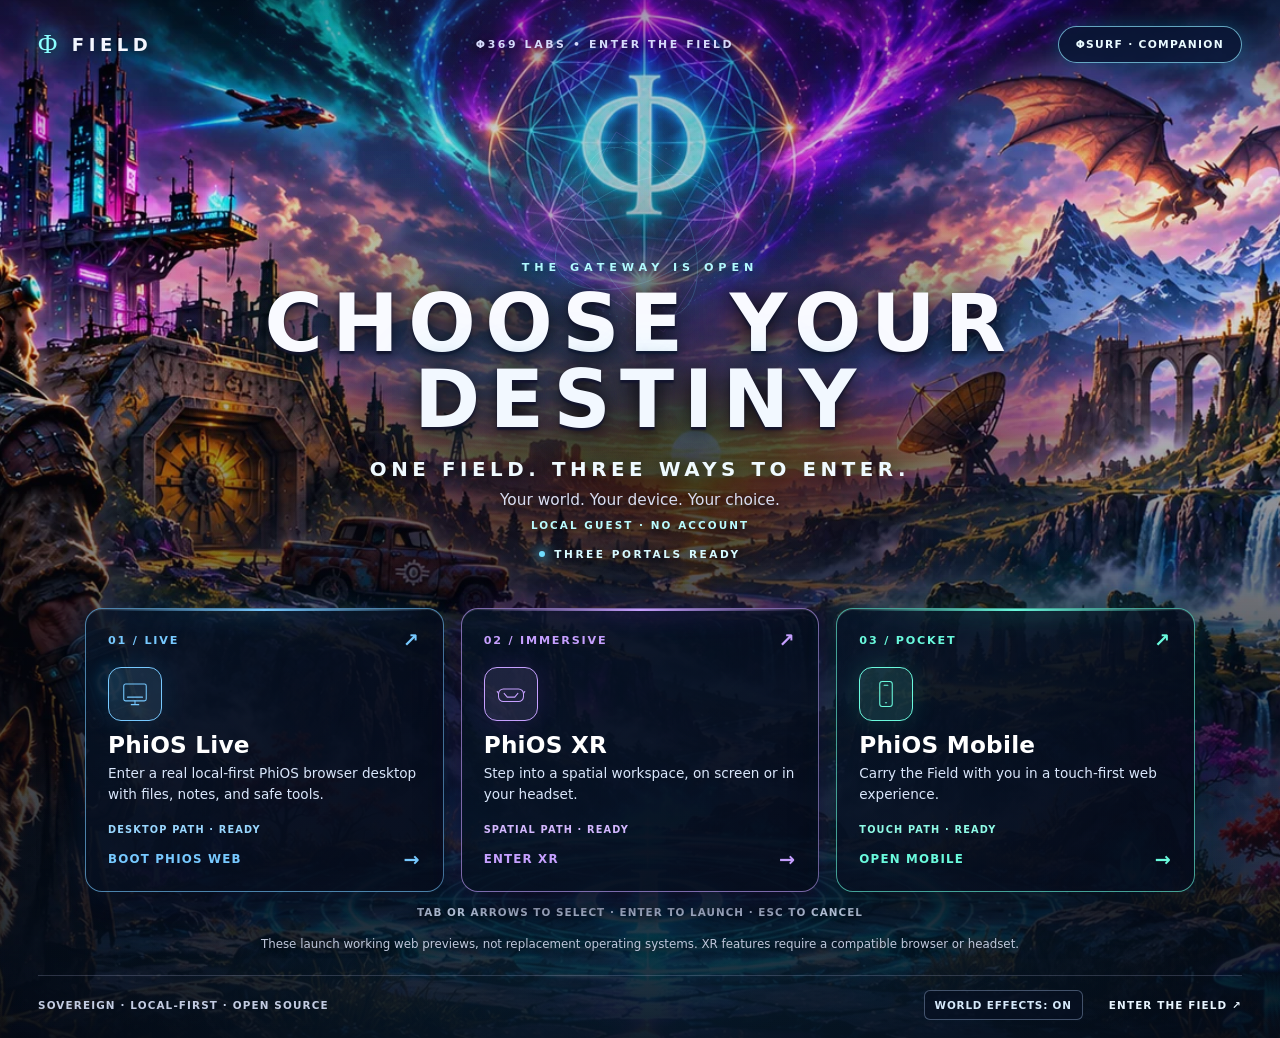
==== commit 5ece22a2: "release(webos): wire PhiOS Live to local /os/ browser boot" ====
--- a/index.html
+++ b/index.html
@@ -66,13 +66,13 @@
       </div>
 
       <nav class="destinies" id="destinies" aria-label="Choose your PhiOS experience">
-        <a class="destiny destiny--live" href="https://michaelwave369.github.io/PhiOS/" data-destination="live" aria-label="PhiOS Live: launch the browser preview">
+        <a class="destiny destiny--live" href="./os/" data-destination="live" aria-label="PhiOS Live: launch the PhiOS Web browser desktop">
           <span class="destiny__topline"><span class="destiny__code">01 / LIVE</span><span class="destiny__arrow" aria-hidden="true">↗</span></span>
           <span class="destiny__icon" aria-hidden="true"><svg viewBox="0 0 48 48"><rect x="6" y="8" width="36" height="27" rx="3"/><path d="M18 41h12M24 35v6M12 29h24"/></svg></span>
           <span class="destiny__title">PhiOS Live</span>
-          <span class="destiny__desc">Your desktop gateway into the sovereign PhiOS ecosystem.</span>
+          <span class="destiny__desc">Enter a real local-first PhiOS browser desktop with files, notes, and safe tools.</span>
           <span class="destiny__signal" aria-hidden="true">DESKTOP PATH · READY</span>
-          <span class="destiny__cta">LAUNCH LIVE PREVIEW <span aria-hidden="true">→</span></span>
+          <span class="destiny__cta">BOOT PHIOS WEB <span aria-hidden="true">→</span></span>
         </a>
         <a class="destiny destiny--xr" href="https://michaelwave369.github.io/PhiOS-XR/" data-destination="xr" aria-label="PhiOS XR: enter the WebXR portal">
           <span class="destiny__topline"><span class="destiny__code">02 / IMMERSIVE</span><span class="destiny__arrow" aria-hidden="true">↗</span></span>
@@ -124,7 +124,7 @@
         </div>
         <h3>3 FIELD ROUTES</h3>
         <nav class="field-companion__routes" aria-label="PhiSurf portal shortcuts">
-          <a data-field-route="live" href="https://michaelwave369.github.io/PhiOS/">01 · LIVE ↗</a>
+          <a data-field-route="live" href="./os/">01 · LIVE ↗</a>
           <a data-field-route="xr" href="https://michaelwave369.github.io/PhiOS-XR/">02 · XR ↗</a>
           <a data-field-route="mobile" href="https://michaelwave369.github.io/PhiOS-Mobile/">03 · MOBILE ↗</a>
         </nav>
@@ -135,7 +135,7 @@
           <button type="button" data-field-pin="mobile" aria-pressed="false">☆ PIN PHIOS MOBILE</button>
         </div>
         <nav class="field-companion__pinned" aria-label="Pinned Field shortcuts"></nav>
-        <a class="field-companion__resume" hidden href="https://michaelwave369.github.io/PhiOS/">CONTINUE LAST PORTAL ↗</a>
+        <a class="field-companion__resume" hidden href="./os/">CONTINUE LAST PORTAL ↗</a>
         <h3>RELATED FIELD TOOLS</h3>
         <div class="field-companion__tools">
           <a href="https://michaelwave369.github.io/GenEWrist/">GEN.E.WRIST / ΦSURF ↗</a>
--- a/assets/field-companion.css
+++ b/assets/field-companion.css
@@ -45,3 +45,6 @@
 @media(max-width:950px){.masthead{gap:10px}.masthead__eyebrow{font-size:.55rem;letter-spacing:.1em}.field-open{padding:10px 12px;font-size:.62rem}}
 @media(max-width:720px){.masthead__eyebrow{display:none}.field-open{font-size:.57rem;padding:10px}.field-companion__panel{max-height:94svh}.field-companion__routes{grid-template-columns:1fr}.field-companion__routes a{min-height:40px}}
 @media(prefers-reduced-motion:reduce){.field-open{transition:none}}
+
+/* Keep global skip-navigation outside the active modal focus/visual stack. */
+body.field-companion-open .skip-link{visibility:hidden!important;pointer-events:none!important}
